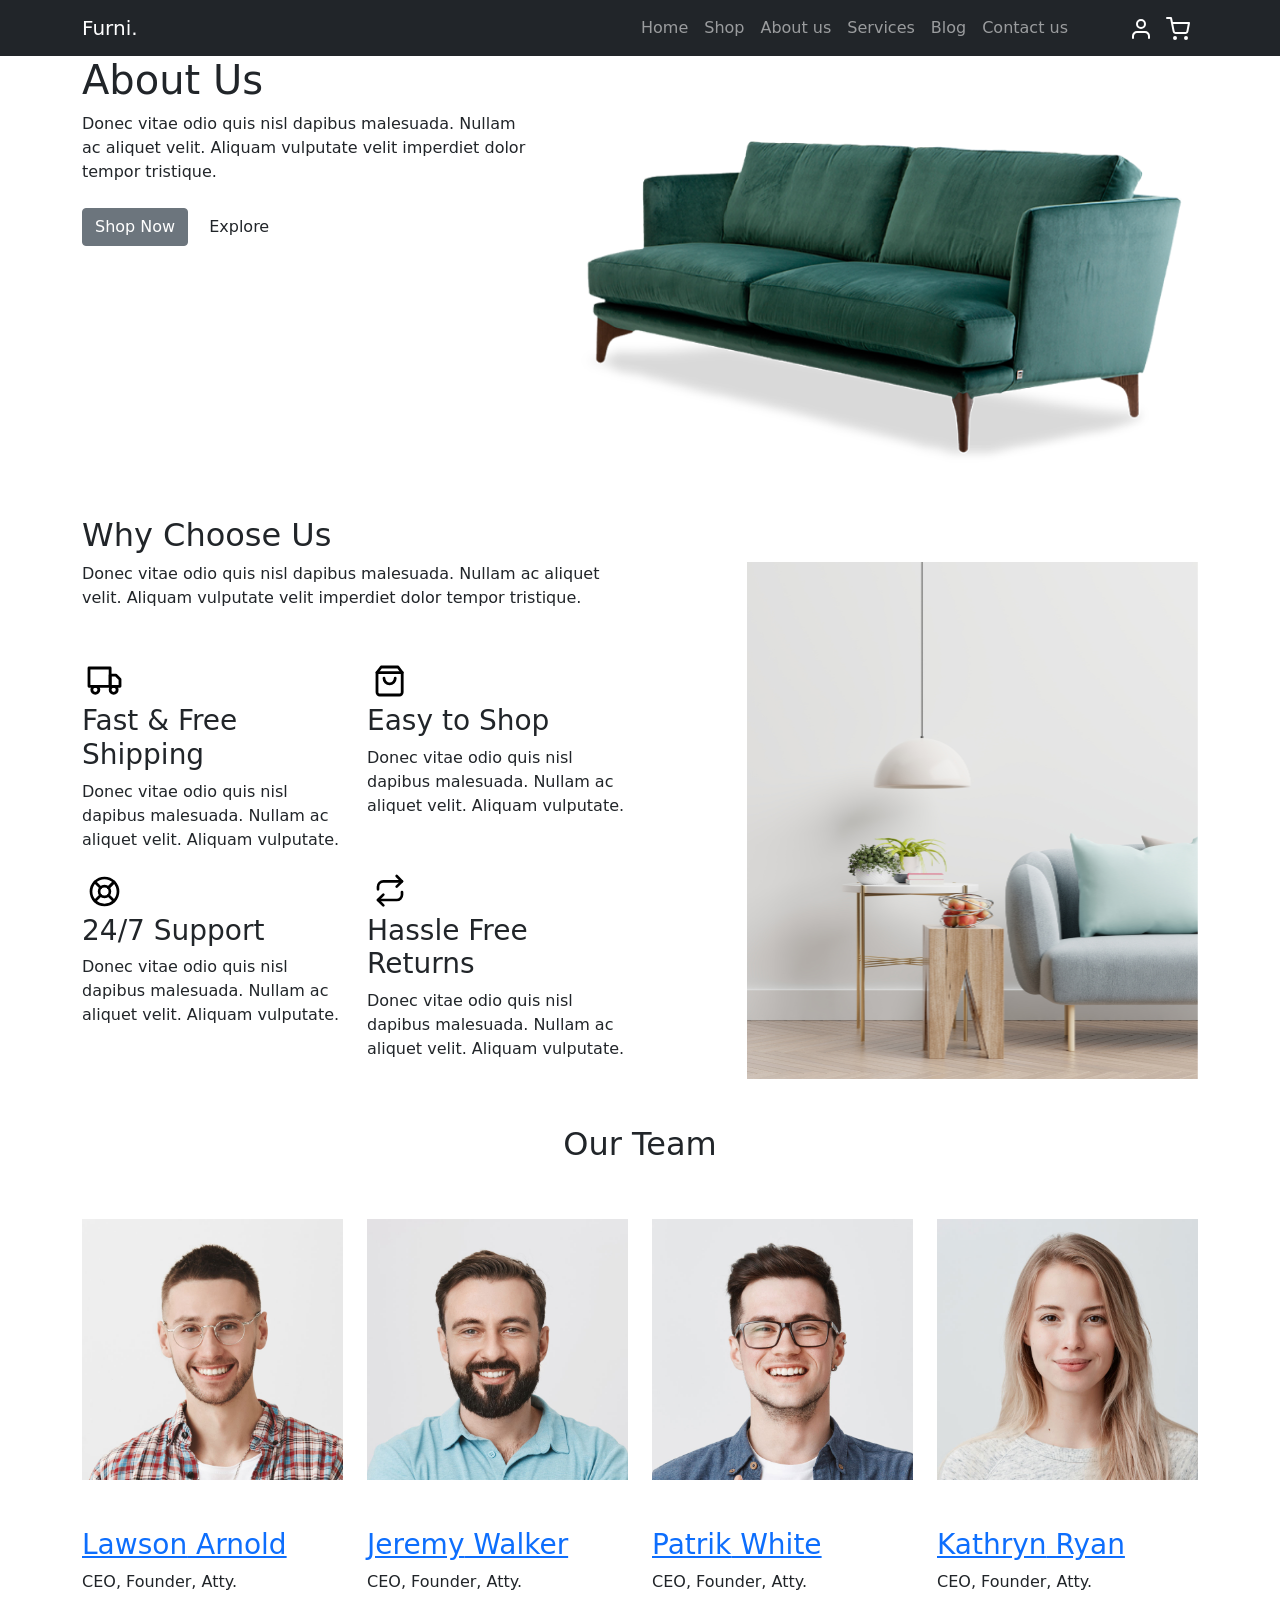
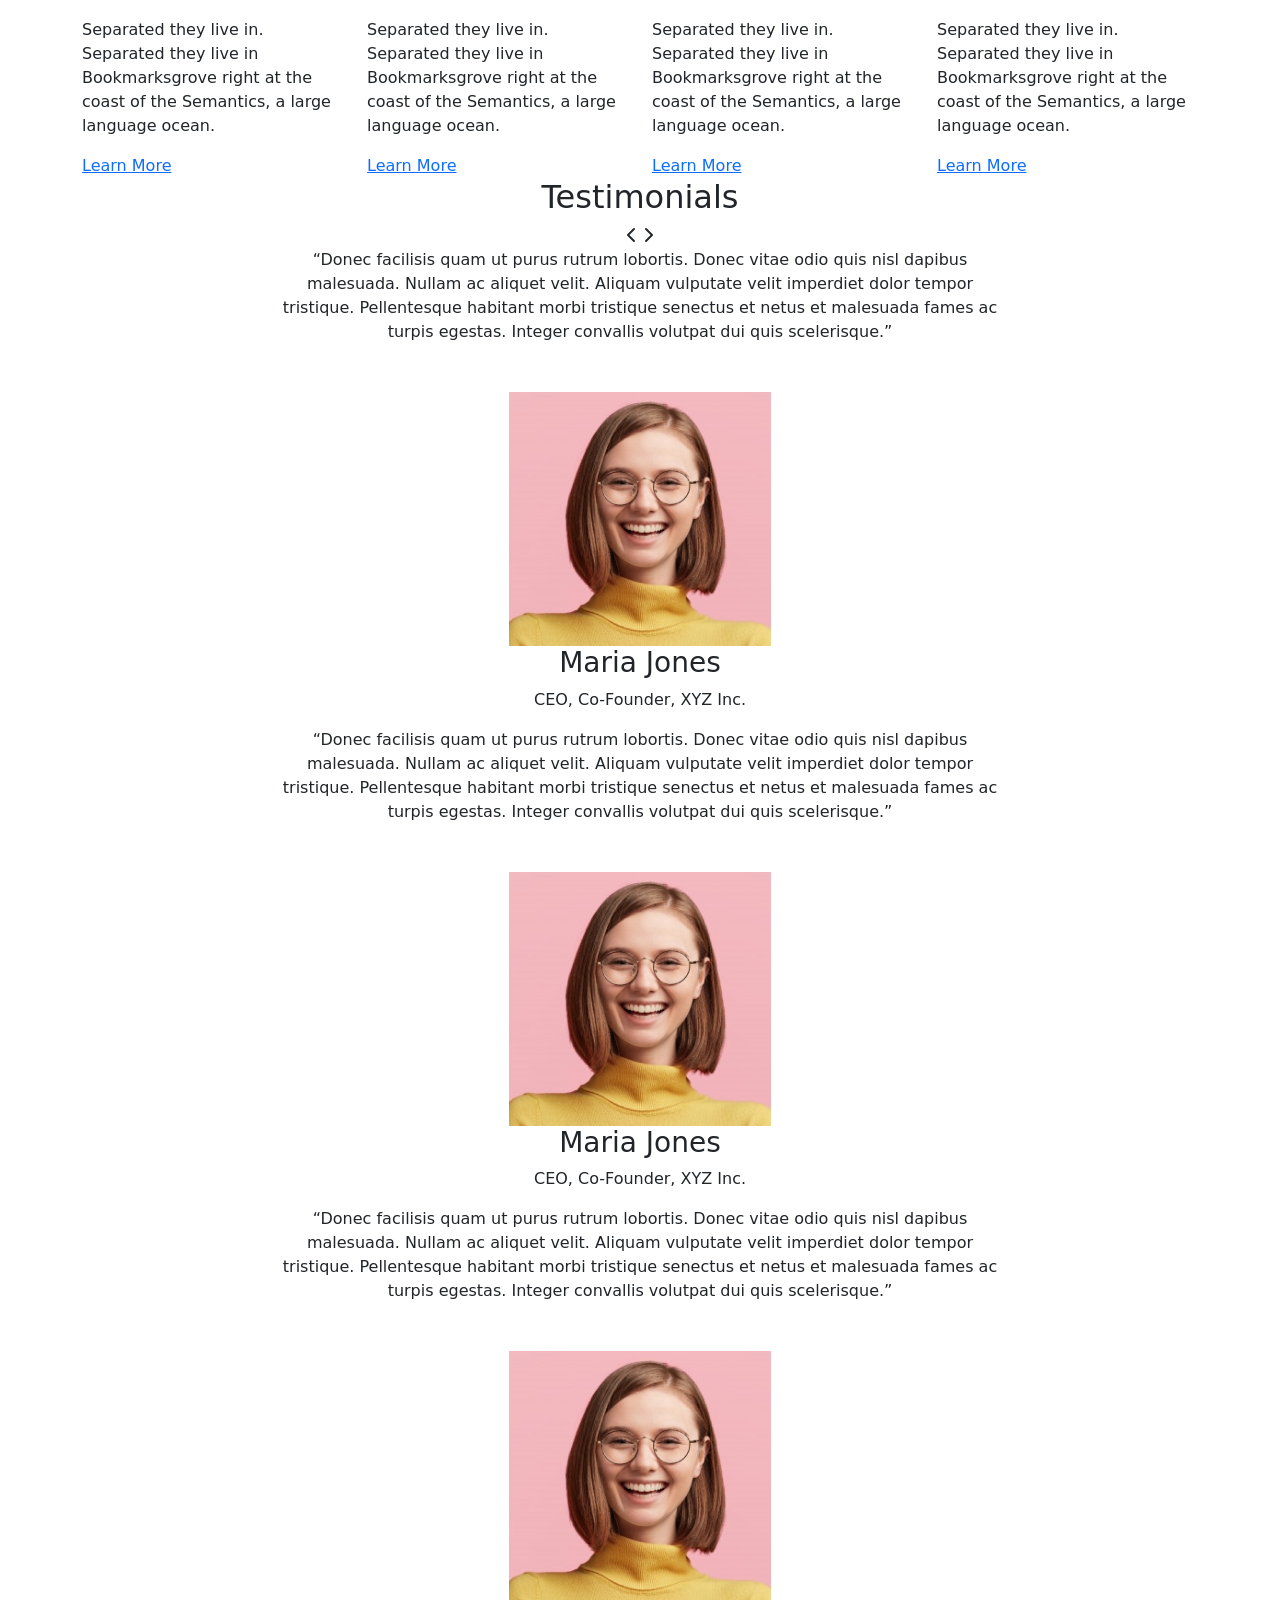
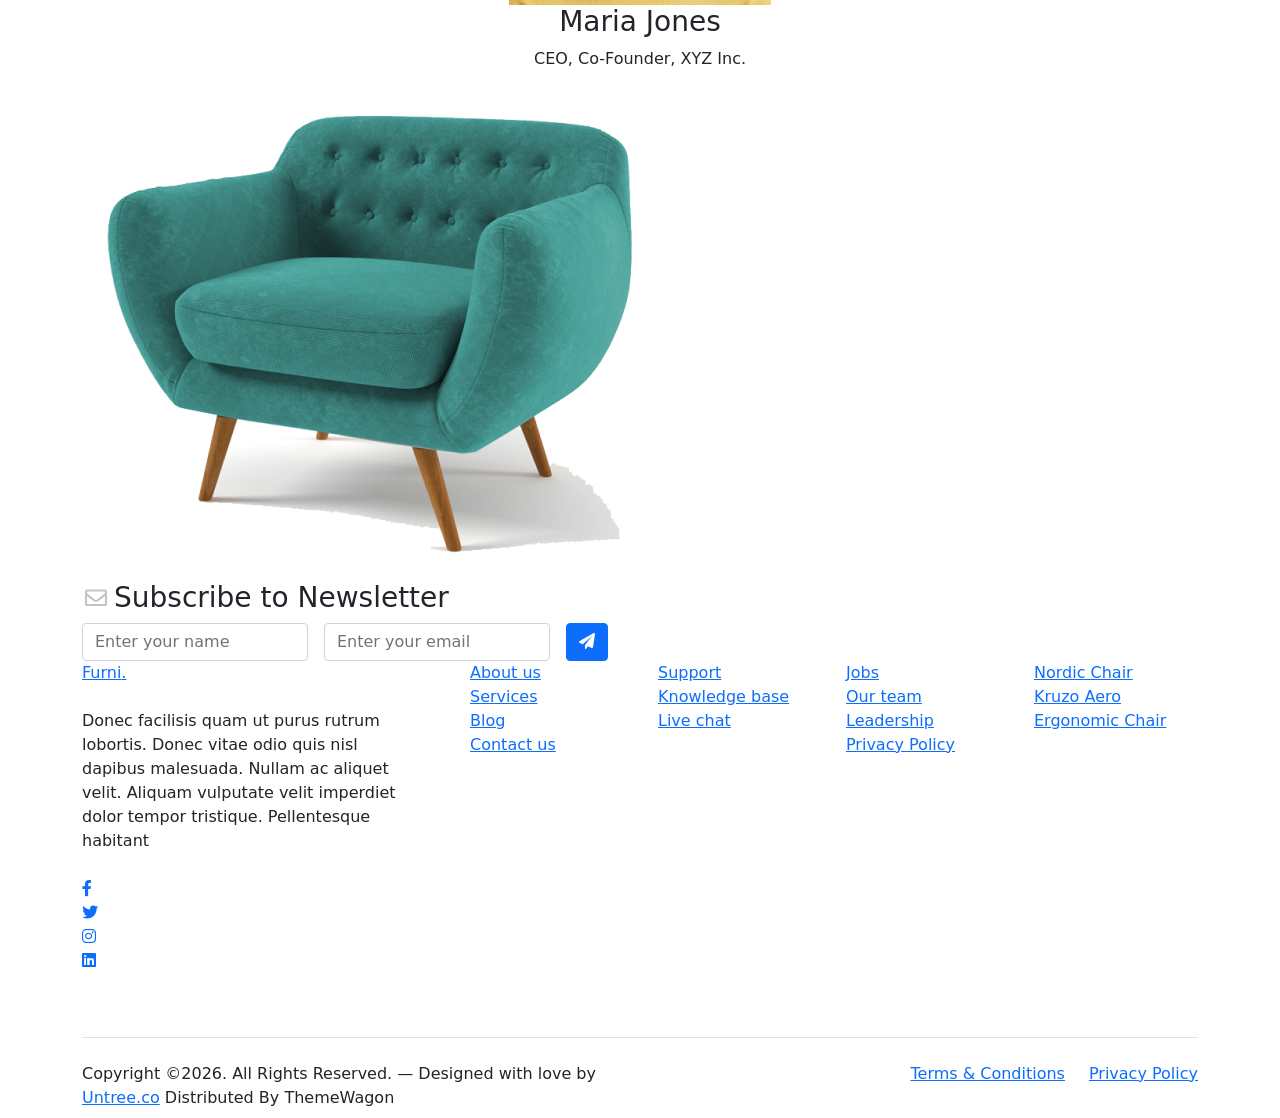
==== furni-1.0.0/about.html @ 8f964f60 "fist commit" ====
<!-- /*
* Bootstrap 5
* Template Name: Furni
* Template Author: Untree.co
* Template URI: https://untree.co/
* License: https://creativecommons.org/licenses/by/3.0/
*/ -->
<!doctype html>
<html lang="en">
<head>
  <meta charset="utf-8">
  <meta name="viewport" content="width=device-width, initial-scale=1, shrink-to-fit=no">
  <meta name="author" content="Untree.co">
  <link rel="shortcut icon" href="favicon.png">

  <meta name="description" content="" />
  <meta name="keywords" content="bootstrap, bootstrap4" />

		<!-- Bootstrap CSS -->
		<link href="css/bootstrap.min.css" rel="stylesheet">
		<link href="https://cdnjs.cloudflare.com/ajax/libs/font-awesome/6.0.0-beta3/css/all.min.css" rel="stylesheet">
		<link href="css/tiny-slider.css" rel="stylesheet">
		<link href="css/style.css" rel="stylesheet">
		<title>Furni Free Bootstrap 5 Template for Furniture and Interior Design Websites by Untree.co </title>
	</head>

	<body>

		<!-- Start Header/Navigation -->
		<nav class="custom-navbar navbar navbar navbar-expand-md navbar-dark bg-dark" arial-label="Furni navigation bar">

			<div class="container">
				<a class="navbar-brand" href="index.html">Furni<span>.</span></a>

				<button class="navbar-toggler" type="button" data-bs-toggle="collapse" data-bs-target="#navbarsFurni" aria-controls="navbarsFurni" aria-expanded="false" aria-label="Toggle navigation">
					<span class="navbar-toggler-icon"></span>
				</button>

				<div class="collapse navbar-collapse" id="navbarsFurni">
					<ul class="custom-navbar-nav navbar-nav ms-auto mb-2 mb-md-0">
						<li class="nav-item ">
							<a class="nav-link" href="index.html">Home</a>
						</li>
						<li><a class="nav-link" href="shop.html">Shop</a></li>
						<li class="active"><a class="nav-link" href="about.html">About us</a></li>
						<li><a class="nav-link" href="services.html">Services</a></li>
						<li><a class="nav-link" href="blog.html">Blog</a></li>
						<li><a class="nav-link" href="contact.html">Contact us</a></li>
					</ul>

					<ul class="custom-navbar-cta navbar-nav mb-2 mb-md-0 ms-5">
						<li><a class="nav-link" href="#"><img src="images/user.svg"></a></li>
						<li><a class="nav-link" href="cart.html"><img src="images/cart.svg"></a></li>
					</ul>
				</div>
			</div>
				
		</nav>
		<!-- End Header/Navigation -->

		<!-- Start Hero Section -->
			<div class="hero">
				<div class="container">
					<div class="row justify-content-between">
						<div class="col-lg-5">
							<div class="intro-excerpt">
								<h1>About Us</h1>
								<p class="mb-4">Donec vitae odio quis nisl dapibus malesuada. Nullam ac aliquet velit. Aliquam vulputate velit imperdiet dolor tempor tristique.</p>
								<p><a href="" class="btn btn-secondary me-2">Shop Now</a><a href="#" class="btn btn-white-outline">Explore</a></p>
							</div>
						</div>
						<div class="col-lg-7">
							<div class="hero-img-wrap">
								<img src="images/couch.png" class="img-fluid">
							</div>
						</div>
					</div>
				</div>
			</div>
		<!-- End Hero Section -->

		

		<!-- Start Why Choose Us Section -->
		<div class="why-choose-section">
			<div class="container">
				<div class="row justify-content-between align-items-center">
					<div class="col-lg-6">
						<h2 class="section-title">Why Choose Us</h2>
						<p>Donec vitae odio quis nisl dapibus malesuada. Nullam ac aliquet velit. Aliquam vulputate velit imperdiet dolor tempor tristique.</p>

						<div class="row my-5">
							<div class="col-6 col-md-6">
								<div class="feature">
									<div class="icon">
										<img src="images/truck.svg" alt="Image" class="imf-fluid">
									</div>
									<h3>Fast &amp; Free Shipping</h3>
									<p>Donec vitae odio quis nisl dapibus malesuada. Nullam ac aliquet velit. Aliquam vulputate.</p>
								</div>
							</div>

							<div class="col-6 col-md-6">
								<div class="feature">
									<div class="icon">
										<img src="images/bag.svg" alt="Image" class="imf-fluid">
									</div>
									<h3>Easy to Shop</h3>
									<p>Donec vitae odio quis nisl dapibus malesuada. Nullam ac aliquet velit. Aliquam vulputate.</p>
								</div>
							</div>

							<div class="col-6 col-md-6">
								<div class="feature">
									<div class="icon">
										<img src="images/support.svg" alt="Image" class="imf-fluid">
									</div>
									<h3>24/7 Support</h3>
									<p>Donec vitae odio quis nisl dapibus malesuada. Nullam ac aliquet velit. Aliquam vulputate.</p>
								</div>
							</div>

							<div class="col-6 col-md-6">
								<div class="feature">
									<div class="icon">
										<img src="images/return.svg" alt="Image" class="imf-fluid">
									</div>
									<h3>Hassle Free Returns</h3>
									<p>Donec vitae odio quis nisl dapibus malesuada. Nullam ac aliquet velit. Aliquam vulputate.</p>
								</div>
							</div>

						</div>
					</div>

					<div class="col-lg-5">
						<div class="img-wrap">
							<img src="images/why-choose-us-img.jpg" alt="Image" class="img-fluid">
						</div>
					</div>

				</div>
			</div>
		</div>
		<!-- End Why Choose Us Section -->

		<!-- Start Team Section -->
		<div class="untree_co-section">
			<div class="container">

				<div class="row mb-5">
					<div class="col-lg-5 mx-auto text-center">
						<h2 class="section-title">Our Team</h2>
					</div>
				</div>

				<div class="row">

					<!-- Start Column 1 -->
					<div class="col-12 col-md-6 col-lg-3 mb-5 mb-md-0">
						<img src="images/person_1.jpg" class="img-fluid mb-5">
						<h3 clas><a href="#"><span class="">Lawson</span> Arnold</a></h3>
            <span class="d-block position mb-4">CEO, Founder, Atty.</span>
            <p>Separated they live in.
            Separated they live in Bookmarksgrove right at the coast of the Semantics, a large language ocean.</p>
            <p class="mb-0"><a href="#" class="more dark">Learn More <span class="icon-arrow_forward"></span></a></p>
					</div> 
					<!-- End Column 1 -->

					<!-- Start Column 2 -->
					<div class="col-12 col-md-6 col-lg-3 mb-5 mb-md-0">
						<img src="images/person_2.jpg" class="img-fluid mb-5">

						<h3 clas><a href="#"><span class="">Jeremy</span> Walker</a></h3>
            <span class="d-block position mb-4">CEO, Founder, Atty.</span>
            <p>Separated they live in.
            Separated they live in Bookmarksgrove right at the coast of the Semantics, a large language ocean.</p>
            <p class="mb-0"><a href="#" class="more dark">Learn More <span class="icon-arrow_forward"></span></a></p>

					</div> 
					<!-- End Column 2 -->

					<!-- Start Column 3 -->
					<div class="col-12 col-md-6 col-lg-3 mb-5 mb-md-0">
						<img src="images/person_3.jpg" class="img-fluid mb-5">
						<h3 clas><a href="#"><span class="">Patrik</span> White</a></h3>
            <span class="d-block position mb-4">CEO, Founder, Atty.</span>
            <p>Separated they live in.
            Separated they live in Bookmarksgrove right at the coast of the Semantics, a large language ocean.</p>
            <p class="mb-0"><a href="#" class="more dark">Learn More <span class="icon-arrow_forward"></span></a></p>
					</div> 
					<!-- End Column 3 -->

					<!-- Start Column 4 -->
					<div class="col-12 col-md-6 col-lg-3 mb-5 mb-md-0">
						<img src="images/person_4.jpg" class="img-fluid mb-5">

						<h3 clas><a href="#"><span class="">Kathryn</span> Ryan</a></h3>
            <span class="d-block position mb-4">CEO, Founder, Atty.</span>
            <p>Separated they live in.
            Separated they live in Bookmarksgrove right at the coast of the Semantics, a large language ocean.</p>
            <p class="mb-0"><a href="#" class="more dark">Learn More <span class="icon-arrow_forward"></span></a></p>

          
					</div> 
					<!-- End Column 4 -->

					

				</div>
			</div>
		</div>
		<!-- End Team Section -->

		

		<!-- Start Testimonial Slider -->
		<div class="testimonial-section before-footer-section">
			<div class="container">
				<div class="row">
					<div class="col-lg-7 mx-auto text-center">
						<h2 class="section-title">Testimonials</h2>
					</div>
				</div>

				<div class="row justify-content-center">
					<div class="col-lg-12">
						<div class="testimonial-slider-wrap text-center">

							<div id="testimonial-nav">
								<span class="prev" data-controls="prev"><span class="fa fa-chevron-left"></span></span>
								<span class="next" data-controls="next"><span class="fa fa-chevron-right"></span></span>
							</div>

							<div class="testimonial-slider">
								
								<div class="item">
									<div class="row justify-content-center">
										<div class="col-lg-8 mx-auto">

											<div class="testimonial-block text-center">
												<blockquote class="mb-5">
													<p>&ldquo;Donec facilisis quam ut purus rutrum lobortis. Donec vitae odio quis nisl dapibus malesuada. Nullam ac aliquet velit. Aliquam vulputate velit imperdiet dolor tempor tristique. Pellentesque habitant morbi tristique senectus et netus et malesuada fames ac turpis egestas. Integer convallis volutpat dui quis scelerisque.&rdquo;</p>
												</blockquote>

												<div class="author-info">
													<div class="author-pic">
														<img src="images/person-1.png" alt="Maria Jones" class="img-fluid">
													</div>
													<h3 class="font-weight-bold">Maria Jones</h3>
													<span class="position d-block mb-3">CEO, Co-Founder, XYZ Inc.</span>
												</div>
											</div>

										</div>
									</div>
								</div> 
								<!-- END item -->

								<div class="item">
									<div class="row justify-content-center">
										<div class="col-lg-8 mx-auto">

											<div class="testimonial-block text-center">
												<blockquote class="mb-5">
													<p>&ldquo;Donec facilisis quam ut purus rutrum lobortis. Donec vitae odio quis nisl dapibus malesuada. Nullam ac aliquet velit. Aliquam vulputate velit imperdiet dolor tempor tristique. Pellentesque habitant morbi tristique senectus et netus et malesuada fames ac turpis egestas. Integer convallis volutpat dui quis scelerisque.&rdquo;</p>
												</blockquote>

												<div class="author-info">
													<div class="author-pic">
														<img src="images/person-1.png" alt="Maria Jones" class="img-fluid">
													</div>
													<h3 class="font-weight-bold">Maria Jones</h3>
													<span class="position d-block mb-3">CEO, Co-Founder, XYZ Inc.</span>
												</div>
											</div>

										</div>
									</div>
								</div> 
								<!-- END item -->

								<div class="item">
									<div class="row justify-content-center">
										<div class="col-lg-8 mx-auto">

											<div class="testimonial-block text-center">
												<blockquote class="mb-5">
													<p>&ldquo;Donec facilisis quam ut purus rutrum lobortis. Donec vitae odio quis nisl dapibus malesuada. Nullam ac aliquet velit. Aliquam vulputate velit imperdiet dolor tempor tristique. Pellentesque habitant morbi tristique senectus et netus et malesuada fames ac turpis egestas. Integer convallis volutpat dui quis scelerisque.&rdquo;</p>
												</blockquote>

												<div class="author-info">
													<div class="author-pic">
														<img src="images/person-1.png" alt="Maria Jones" class="img-fluid">
													</div>
													<h3 class="font-weight-bold">Maria Jones</h3>
													<span class="position d-block mb-3">CEO, Co-Founder, XYZ Inc.</span>
												</div>
											</div>

										</div>
									</div>
								</div> 
								<!-- END item -->

							</div>

						</div>
					</div>
				</div>
			</div>
		</div>
		<!-- End Testimonial Slider -->

		

		<!-- Start Footer Section -->
		<footer class="footer-section">
			<div class="container relative">

				<div class="sofa-img">
					<img src="images/sofa.png" alt="Image" class="img-fluid">
				</div>

				<div class="row">
					<div class="col-lg-8">
						<div class="subscription-form">
							<h3 class="d-flex align-items-center"><span class="me-1"><img src="images/envelope-outline.svg" alt="Image" class="img-fluid"></span><span>Subscribe to Newsletter</span></h3>

							<form action="#" class="row g-3">
								<div class="col-auto">
									<input type="text" class="form-control" placeholder="Enter your name">
								</div>
								<div class="col-auto">
									<input type="email" class="form-control" placeholder="Enter your email">
								</div>
								<div class="col-auto">
									<button class="btn btn-primary">
										<span class="fa fa-paper-plane"></span>
									</button>
								</div>
							</form>

						</div>
					</div>
				</div>

				<div class="row g-5 mb-5">
					<div class="col-lg-4">
						<div class="mb-4 footer-logo-wrap"><a href="#" class="footer-logo">Furni<span>.</span></a></div>
						<p class="mb-4">Donec facilisis quam ut purus rutrum lobortis. Donec vitae odio quis nisl dapibus malesuada. Nullam ac aliquet velit. Aliquam vulputate velit imperdiet dolor tempor tristique. Pellentesque habitant</p>

						<ul class="list-unstyled custom-social">
							<li><a href="#"><span class="fa fa-brands fa-facebook-f"></span></a></li>
							<li><a href="#"><span class="fa fa-brands fa-twitter"></span></a></li>
							<li><a href="#"><span class="fa fa-brands fa-instagram"></span></a></li>
							<li><a href="#"><span class="fa fa-brands fa-linkedin"></span></a></li>
						</ul>
					</div>

					<div class="col-lg-8">
						<div class="row links-wrap">
							<div class="col-6 col-sm-6 col-md-3">
								<ul class="list-unstyled">
									<li><a href="#">About us</a></li>
									<li><a href="#">Services</a></li>
									<li><a href="#">Blog</a></li>
									<li><a href="#">Contact us</a></li>
								</ul>
							</div>

							<div class="col-6 col-sm-6 col-md-3">
								<ul class="list-unstyled">
									<li><a href="#">Support</a></li>
									<li><a href="#">Knowledge base</a></li>
									<li><a href="#">Live chat</a></li>
								</ul>
							</div>

							<div class="col-6 col-sm-6 col-md-3">
								<ul class="list-unstyled">
									<li><a href="#">Jobs</a></li>
									<li><a href="#">Our team</a></li>
									<li><a href="#">Leadership</a></li>
									<li><a href="#">Privacy Policy</a></li>
								</ul>
							</div>

							<div class="col-6 col-sm-6 col-md-3">
								<ul class="list-unstyled">
									<li><a href="#">Nordic Chair</a></li>
									<li><a href="#">Kruzo Aero</a></li>
									<li><a href="#">Ergonomic Chair</a></li>
								</ul>
							</div>
						</div>
					</div>

				</div>

				<div class="border-top copyright">
					<div class="row pt-4">
						<div class="col-lg-6">
							<p class="mb-2 text-center text-lg-start">Copyright &copy;<script>document.write(new Date().getFullYear());</script>. All Rights Reserved. &mdash; Designed with love by <a href="https://untree.co">Untree.co</a> Distributed By <a hreff="https://themewagon.com">ThemeWagon</a>  <!-- License information: https://untree.co/license/ -->
            </p>
						</div>

						<div class="col-lg-6 text-center text-lg-end">
							<ul class="list-unstyled d-inline-flex ms-auto">
								<li class="me-4"><a href="#">Terms &amp; Conditions</a></li>
								<li><a href="#">Privacy Policy</a></li>
							</ul>
						</div>

					</div>
				</div>

			</div>
		</footer>
		<!-- End Footer Section -->	


		<script src="js/bootstrap.bundle.min.js"></script>
		<script src="js/tiny-slider.js"></script>
		<script src="js/custom.js"></script>
	</body>

</html>
---- furni-1.0.0/css/tiny-slider.css ----
.tns-outer{padding:0 !important}.tns-outer [hidden]{display:none !important}.tns-outer [aria-controls],.tns-outer [data-action]{cursor:pointer}.tns-slider{-webkit-transition:all 0s;-moz-transition:all 0s;transition:all 0s}.tns-slider>.tns-item{-webkit-box-sizing:border-box;-moz-box-sizing:border-box;box-sizing:border-box}.tns-horizontal.tns-subpixel{white-space:nowrap}.tns-horizontal.tns-subpixel>.tns-item{display:inline-block;vertical-align:top;white-space:normal}.tns-horizontal.tns-no-subpixel:after{content:'';display:table;clear:both}.tns-horizontal.tns-no-subpixel>.tns-item{float:left}.tns-horizontal.tns-carousel.tns-no-subpixel>.tns-item{margin-right:-100%}.tns-no-calc{position:relative;left:0}.tns-gallery{position:relative;left:0;min-height:1px}.tns-gallery>.tns-item{position:absolute;left:-100%;-webkit-transition:transform 0s, opacity 0s;-moz-transition:transform 0s, opacity 0s;transition:transform 0s, opacity 0s}.tns-gallery>.tns-slide-active{position:relative;left:auto !important}.tns-gallery>.tns-moving{-webkit-transition:all 0.25s;-moz-transition:all 0.25s;transition:all 0.25s}.tns-autowidth{display:inline-block}.tns-lazy-img{-webkit-transition:opacity 0.6s;-moz-transition:opacity 0.6s;transition:opacity 0.6s;opacity:0.6}.tns-lazy-img.tns-complete{opacity:1}.tns-ah{-webkit-transition:height 0s;-moz-transition:height 0s;transition:height 0s}.tns-ovh{overflow:hidden}.tns-visually-hidden{position:absolute;left:-10000em}.tns-transparent{opacity:0;visibility:hidden}.tns-fadeIn{opacity:1;filter:alpha(opacity=100);z-index:0}.tns-normal,.tns-fadeOut{opacity:0;filter:alpha(opacity=0);z-index:-1}.tns-vpfix{white-space:nowrap}.tns-vpfix>div,.tns-vpfix>li{display:inline-block}.tns-t-subp2{margin:0 auto;width:310px;position:relative;height:10px;overflow:hidden}.tns-t-ct{width:2333.3333333%;width:-webkit-calc(100% * 70 / 3);width:-moz-calc(100% * 70 / 3);width:calc(100% * 70 / 3);position:absolute;right:0}.tns-t-ct:after{content:'';display:table;clear:both}.tns-t-ct>div{width:1.4285714%;width:-webkit-calc(100% / 70);width:-moz-calc(100% / 70);width:calc(100% / 70);height:10px;float:left}

/*# sourceMappingURL=sourcemaps/tiny-slider.css.map */
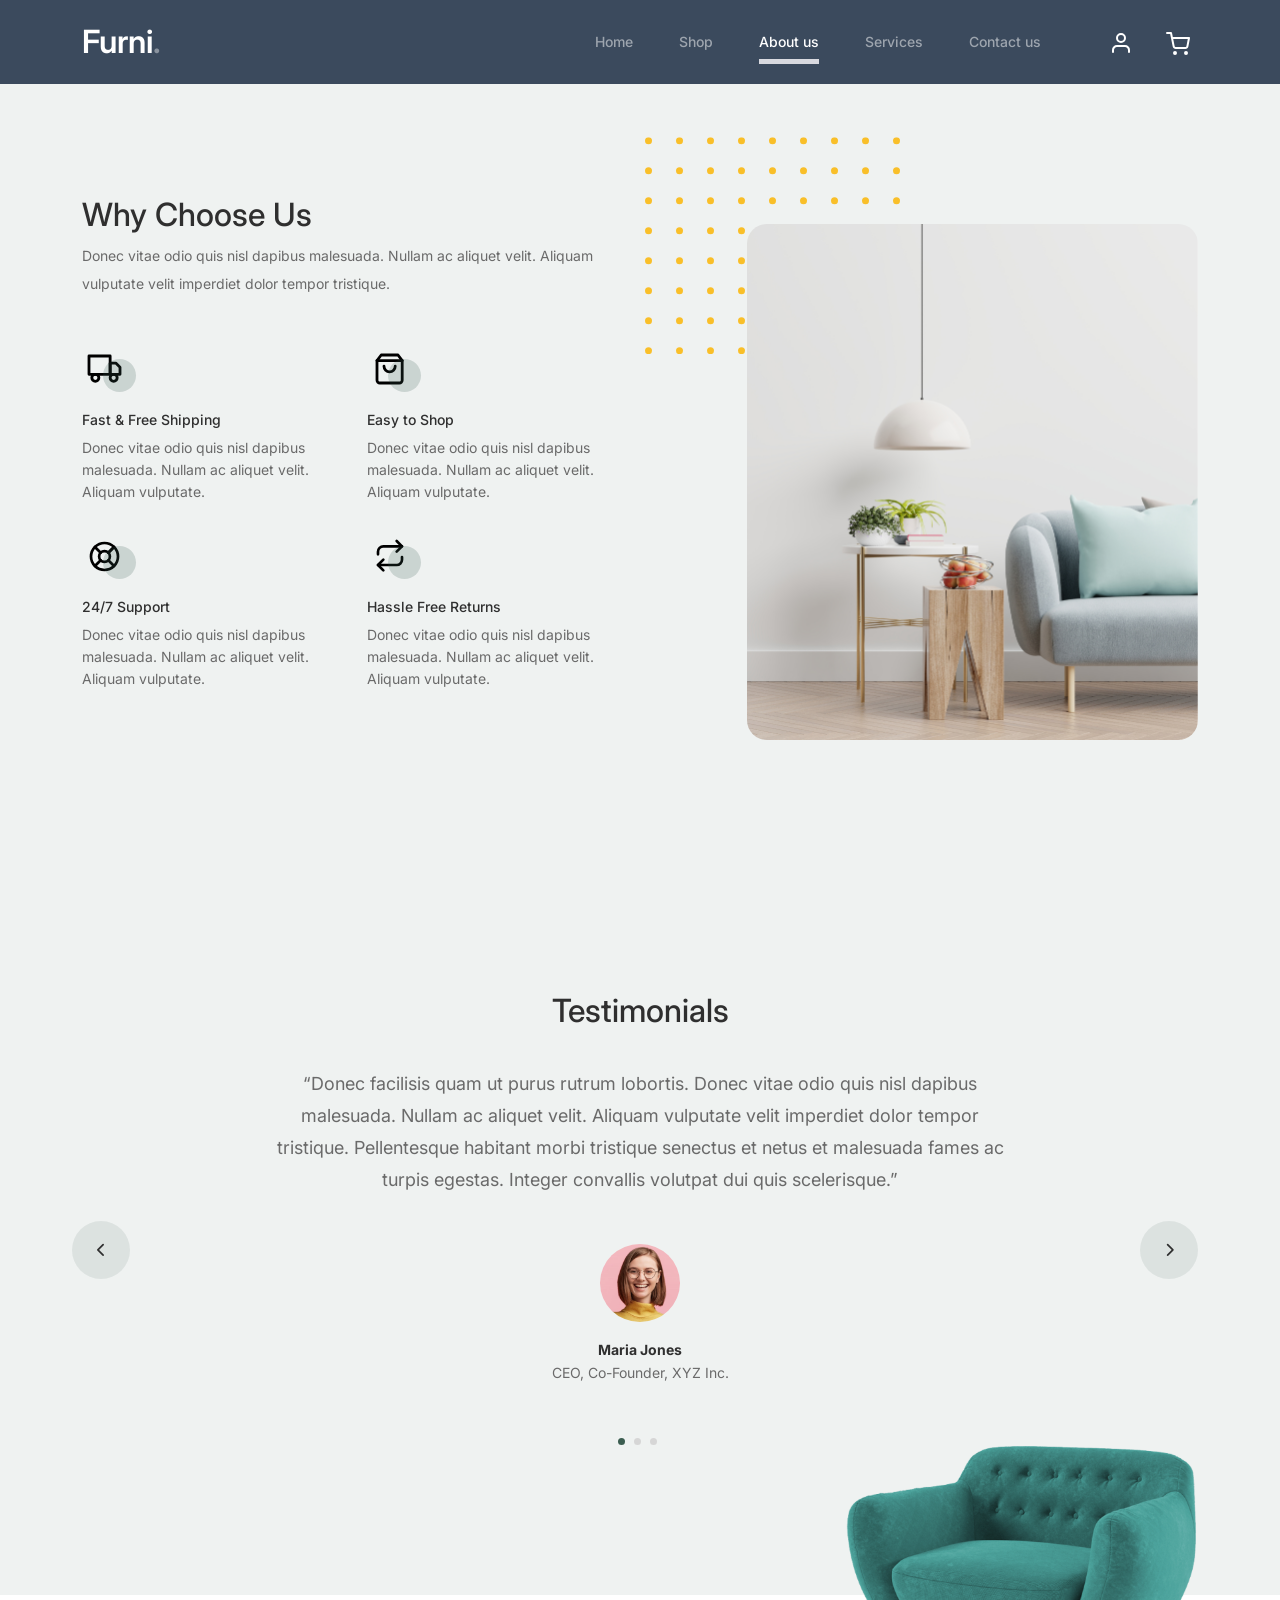
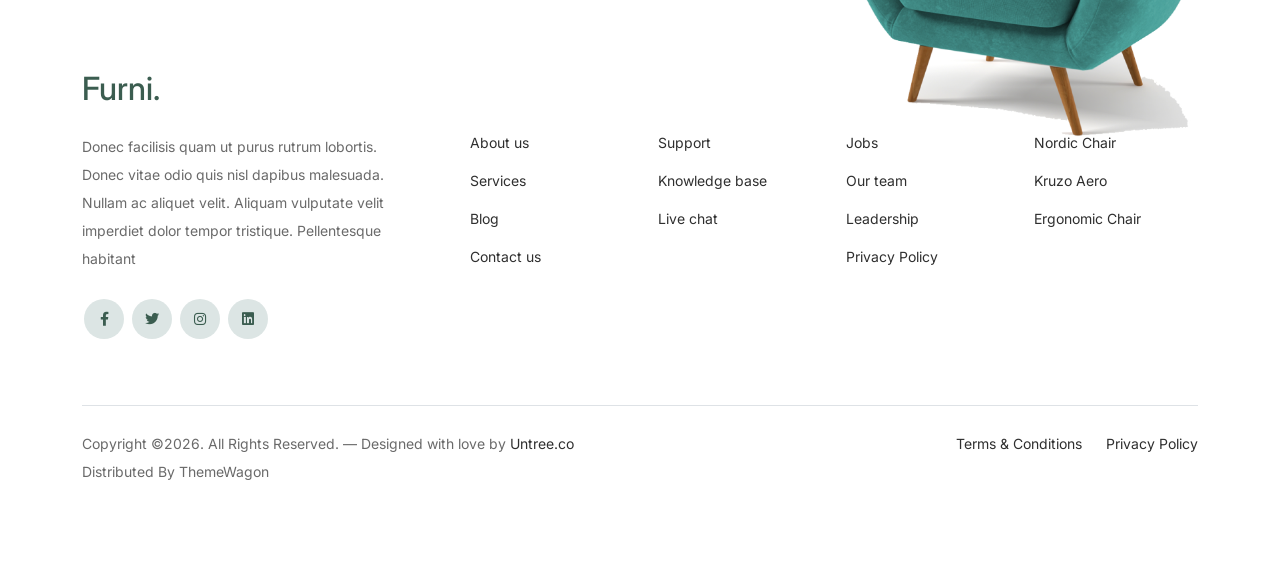
==== commit 3670e408: "s commit" ====
--- a/furni-1.0.0/about.html
+++ b/furni-1.0.0/about.html
@@ -1,10 +1,3 @@
-<!-- /*
-* Bootstrap 5
-* Template Name: Furni
-* Template Author: Untree.co
-* Template URI: https://untree.co/
-* License: https://creativecommons.org/licenses/by/3.0/
-*/ -->
 <!doctype html>
 <html lang="en">
 <head>
@@ -21,7 +14,7 @@
 		<link href="https://cdnjs.cloudflare.com/ajax/libs/font-awesome/6.0.0-beta3/css/all.min.css" rel="stylesheet">
 		<link href="css/tiny-slider.css" rel="stylesheet">
 		<link href="css/style.css" rel="stylesheet">
-		<title>Furni Free Bootstrap 5 Template for Furniture and Interior Design Websites by Untree.co </title>
+		<title>Furni</title>
 	</head>
 
 	<body>
@@ -44,7 +37,6 @@
 						<li><a class="nav-link" href="shop.html">Shop</a></li>
 						<li class="active"><a class="nav-link" href="about.html">About us</a></li>
 						<li><a class="nav-link" href="services.html">Services</a></li>
-						<li><a class="nav-link" href="blog.html">Blog</a></li>
 						<li><a class="nav-link" href="contact.html">Contact us</a></li>
 					</ul>
 
@@ -57,27 +49,6 @@
 				
 		</nav>
 		<!-- End Header/Navigation -->
-
-		<!-- Start Hero Section -->
-			<div class="hero">
-				<div class="container">
-					<div class="row justify-content-between">
-						<div class="col-lg-5">
-							<div class="intro-excerpt">
-								<h1>About Us</h1>
-								<p class="mb-4">Donec vitae odio quis nisl dapibus malesuada. Nullam ac aliquet velit. Aliquam vulputate velit imperdiet dolor tempor tristique.</p>
-								<p><a href="" class="btn btn-secondary me-2">Shop Now</a><a href="#" class="btn btn-white-outline">Explore</a></p>
-							</div>
-						</div>
-						<div class="col-lg-7">
-							<div class="hero-img-wrap">
-								<img src="images/couch.png" class="img-fluid">
-							</div>
-						</div>
-					</div>
-				</div>
-			</div>
-		<!-- End Hero Section -->
 
 		
 
@@ -143,75 +114,7 @@
 			</div>
 		</div>
 		<!-- End Why Choose Us Section -->
-
-		<!-- Start Team Section -->
-		<div class="untree_co-section">
-			<div class="container">
-
-				<div class="row mb-5">
-					<div class="col-lg-5 mx-auto text-center">
-						<h2 class="section-title">Our Team</h2>
-					</div>
-				</div>
-
-				<div class="row">
-
-					<!-- Start Column 1 -->
-					<div class="col-12 col-md-6 col-lg-3 mb-5 mb-md-0">
-						<img src="images/person_1.jpg" class="img-fluid mb-5">
-						<h3 clas><a href="#"><span class="">Lawson</span> Arnold</a></h3>
-            <span class="d-block position mb-4">CEO, Founder, Atty.</span>
-            <p>Separated they live in.
-            Separated they live in Bookmarksgrove right at the coast of the Semantics, a large language ocean.</p>
-            <p class="mb-0"><a href="#" class="more dark">Learn More <span class="icon-arrow_forward"></span></a></p>
-					</div> 
-					<!-- End Column 1 -->
-
-					<!-- Start Column 2 -->
-					<div class="col-12 col-md-6 col-lg-3 mb-5 mb-md-0">
-						<img src="images/person_2.jpg" class="img-fluid mb-5">
-
-						<h3 clas><a href="#"><span class="">Jeremy</span> Walker</a></h3>
-            <span class="d-block position mb-4">CEO, Founder, Atty.</span>
-            <p>Separated they live in.
-            Separated they live in Bookmarksgrove right at the coast of the Semantics, a large language ocean.</p>
-            <p class="mb-0"><a href="#" class="more dark">Learn More <span class="icon-arrow_forward"></span></a></p>
-
-					</div> 
-					<!-- End Column 2 -->
-
-					<!-- Start Column 3 -->
-					<div class="col-12 col-md-6 col-lg-3 mb-5 mb-md-0">
-						<img src="images/person_3.jpg" class="img-fluid mb-5">
-						<h3 clas><a href="#"><span class="">Patrik</span> White</a></h3>
-            <span class="d-block position mb-4">CEO, Founder, Atty.</span>
-            <p>Separated they live in.
-            Separated they live in Bookmarksgrove right at the coast of the Semantics, a large language ocean.</p>
-            <p class="mb-0"><a href="#" class="more dark">Learn More <span class="icon-arrow_forward"></span></a></p>
-					</div> 
-					<!-- End Column 3 -->
-
-					<!-- Start Column 4 -->
-					<div class="col-12 col-md-6 col-lg-3 mb-5 mb-md-0">
-						<img src="images/person_4.jpg" class="img-fluid mb-5">
-
-						<h3 clas><a href="#"><span class="">Kathryn</span> Ryan</a></h3>
-            <span class="d-block position mb-4">CEO, Founder, Atty.</span>
-            <p>Separated they live in.
-            Separated they live in Bookmarksgrove right at the coast of the Semantics, a large language ocean.</p>
-            <p class="mb-0"><a href="#" class="more dark">Learn More <span class="icon-arrow_forward"></span></a></p>
-
-          
-					</div> 
-					<!-- End Column 4 -->
-
-					
-
-				</div>
-			</div>
-		</div>
-		<!-- End Team Section -->
-
+				
 		
 
 		<!-- Start Testimonial Slider -->
@@ -322,28 +225,6 @@
 					<img src="images/sofa.png" alt="Image" class="img-fluid">
 				</div>
 
-				<div class="row">
-					<div class="col-lg-8">
-						<div class="subscription-form">
-							<h3 class="d-flex align-items-center"><span class="me-1"><img src="images/envelope-outline.svg" alt="Image" class="img-fluid"></span><span>Subscribe to Newsletter</span></h3>
-
-							<form action="#" class="row g-3">
-								<div class="col-auto">
-									<input type="text" class="form-control" placeholder="Enter your name">
-								</div>
-								<div class="col-auto">
-									<input type="email" class="form-control" placeholder="Enter your email">
-								</div>
-								<div class="col-auto">
-									<button class="btn btn-primary">
-										<span class="fa fa-paper-plane"></span>
-									</button>
-								</div>
-							</form>
-
-						</div>
-					</div>
-				</div>
 
 				<div class="row g-5 mb-5">
 					<div class="col-lg-4">
--- a/furni-1.0.0/css/style.css
+++ b/furni-1.0.0/css/style.css
@@ -0,0 +1,711 @@
+@import url("https://fonts.googleapis.com/css2?family=Inter:wght@400;500;600;700;800&display=swap");
+body {
+  overflow-x: hidden;
+  position: relative; }
+
+body {
+  font-family: "Inter", sans-serif;
+  font-weight: 400;
+  line-height: 28px;
+  color: #6a6a6a;
+  font-size: 14px;
+  background-color: #eff2f1; }
+
+a {
+  text-decoration: none;
+  -webkit-transition: .3s all ease;
+  -o-transition: .3s all ease;
+  transition: .3s all ease;
+  color: #2f2f2f;
+  text-decoration: underline; }
+  a:hover {
+    color: #2f2f2f;
+    text-decoration: none; }
+  a.more {
+    font-weight: 600; }
+
+    .nav-item.dropdown:hover .dropdown-menu {
+      display: block;
+    }
+.custom-navbar {
+  background: #3b4a5d !important;
+  padding-top: 20px;
+  padding-bottom: 20px; }
+  .custom-navbar .navbar-brand {
+    font-size: 32px;
+    font-weight: 600; }
+    .custom-navbar .navbar-brand > span {
+      opacity: .4; }
+  .custom-navbar .nav-link .dropdown:hover .dropdown-menu {
+  display: block;
+  }
+  .custom-navbar .navbar-toggler {
+    border-color: transparent; }
+    .custom-navbar .navbar-toggler:active, .custom-navbar .navbar-toggler:focus {
+      -webkit-box-shadow: none;
+      box-shadow: none;
+      outline: none; }
+  @media (min-width: 992px) {
+    .custom-navbar .custom-navbar-nav li {
+      margin-left: 15px;
+      margin-right: 15px; } }
+  .custom-navbar .custom-navbar-nav li a {
+    font-weight: 500;
+    color: #ffffff !important;
+    opacity: .5;
+    -webkit-transition: .3s all ease;
+    -o-transition: .3s all ease;
+    transition: .3s all ease;
+    position: relative; }
+    @media (min-width: 768px) {
+      .custom-navbar .custom-navbar-nav li a:before {
+        content: "";
+        position: absolute;
+        bottom: 0;
+        left: 8px;
+        right: 8px;
+        background: #d8d9df;
+        height: 5px;
+        opacity: 1;
+        visibility: visible;
+        width: 0;
+        -webkit-transition: .15s all ease-out;
+        -o-transition: .15s all ease-out;
+        transition: .15s all ease-out; } }
+    .custom-navbar .custom-navbar-nav li a:hover {
+      opacity: 1; }
+      .custom-navbar .custom-navbar-nav li a:hover:before {
+        width: calc(100% - 16px); }
+  .custom-navbar .custom-navbar-nav li.active a {
+    opacity: 1; }
+    .custom-navbar .custom-navbar-nav li.active a:before {
+      width: calc(100% - 16px); }
+  .custom-navbar .custom-navbar-cta {
+    margin-left: 0 !important;
+    -webkit-box-orient: horizontal;
+    -webkit-box-direction: normal;
+    -ms-flex-direction: row;
+    flex-direction: row; }
+    @media (min-width: 768px) {
+      .custom-navbar .custom-navbar-cta {
+        margin-left: 40px !important; } }
+    .custom-navbar .custom-navbar-cta li {
+      margin-left: 0px;
+      margin-right: 0px; }
+      .custom-navbar .custom-navbar-cta li:first-child {
+        margin-right: 20px; }
+
+.hero {
+  background: #3b4a5d;
+  padding: calc(4rem - 30px) 0 0rem 0; }
+  @media (min-width: 768px) {
+    .hero {
+      padding: calc(4rem - 30px) 0 4rem 0; } }
+  @media (min-width: 992px) {
+    .hero {
+      padding: calc(8rem - 30px) 0 8rem 0; } }
+  .hero .intro-excerpt {
+    position: relative;
+    z-index: 4; }
+    @media (min-width: 992px) {
+      .hero .intro-excerpt {
+        max-width: 450px; } }
+  .hero h1 {
+    font-weight: 700;
+    color: #ffffff;
+    margin-bottom: 30px; }
+    @media (min-width: 1400px) {
+      .hero h1 {
+        font-size: 54px; } }
+  .hero p {
+    color: rgba(255, 255, 255, 0.5);
+    margin-botom: 30px; }
+  .hero .hero-img-wrap {
+    position: relative; }
+    .hero .hero-img-wrap img {
+      position: relative;
+      top: 0px;
+      right: 0px;
+      z-index: 2;
+      max-width: 780px;
+      left: -20px; }
+      @media (min-width: 768px) {
+        .hero .hero-img-wrap img {
+          right: 0px;
+          left: -100px; } }
+      @media (min-width: 992px) {
+        .hero .hero-img-wrap img {
+          left: 0px;
+          top: -80px;
+          position: absolute;
+          right: -50px; } }
+      @media (min-width: 1200px) {
+        .hero .hero-img-wrap img {
+          left: 0px;
+          top: -80px;
+          right: -100px; } }
+    .hero .hero-img-wrap:after {
+      content: "";
+      position: absolute;
+      width: 255px;
+      height: 217px;
+      background-image: url("../images/dots-light.svg");
+      background-size: contain;
+      background-repeat: no-repeat;
+      right: -100px;
+      top: -0px; }
+      @media (min-width: 1200px) {
+        .hero .hero-img-wrap:after {
+          top: -40px; } }
+
+.btn {
+  font-weight: 600;
+  padding: 12px 30px;
+  border-radius: 30px;
+  color: #ffffff;
+  background: #2f2f2f;
+  border-color: #2f2f2f; }
+  .btn:hover {
+    color: #ffffff;
+    background: #222222;
+    border-color: #222222; }
+  .btn:active, .btn:focus {
+    outline: none !important;
+    -webkit-box-shadow: none;
+    box-shadow: none; }
+  .btn.btn-primary {
+    background: #3b5d50;
+    border-color: #3b5d50; }
+    .btn.btn-primary:hover {
+      background: #314d43;
+      border-color: #314d43; }
+  .btn.btn-secondary {
+    color: #2f2f2f;
+    background: #bbd1dd;
+    border-color: #415080; }
+    .btn.btn-secondary:hover {
+      background: #5b588b;
+      border-color: #817992; }
+  .btn.btn-white-outline {
+    background: transparent;
+    border-width: 2px;
+    border-color: rgba(255, 255, 255, 0.3); }
+    .btn.btn-white-outline:hover {
+      border-color: white;
+      color: #ffffff; }
+
+.section-title {
+  color: #2f2f2f; }
+
+.product-section {
+  padding: 7rem 0; }
+  .product-section .product-item {
+    text-align: center;
+    text-decoration: none;
+    display: block;
+    position: relative;
+    padding-bottom: 50px;
+    cursor: pointer; }
+    .product-section .product-item .product-thumbnail {
+      margin-bottom: 30px;
+      position: relative;
+      top: 0;
+      -webkit-transition: .3s all ease;
+      -o-transition: .3s all ease;
+      transition: .3s all ease; }
+    .product-section .product-item h3 {
+      font-weight: 600;
+      font-size: 16px; }
+    .product-section .product-item strong {
+      font-weight: 800 !important;
+      font-size: 18px !important; }
+    .product-section .product-item h3, .product-section .product-item strong {
+      color: #2f2f2f;
+      text-decoration: none; }
+    .product-section .product-item .icon-cross {
+      position: absolute;
+      width: 35px;
+      height: 35px;
+      display: inline-block;
+      background: #2f2f2f;
+      bottom: 15px;
+      left: 50%;
+      -webkit-transform: translateX(-50%);
+      -ms-transform: translateX(-50%);
+      transform: translateX(-50%);
+      margin-bottom: -17.5px;
+      border-radius: 50%;
+      opacity: 0;
+      visibility: hidden;
+      -webkit-transition: .3s all ease;
+      -o-transition: .3s all ease;
+      transition: .3s all ease; }
+      .product-section .product-item .icon-cross img {
+        position: absolute;
+        left: 50%;
+        top: 50%;
+        -webkit-transform: translate(-50%, -50%);
+        -ms-transform: translate(-50%, -50%);
+        transform: translate(-50%, -50%); }
+    .product-section .product-item:before {
+      bottom: 0;
+      left: 0;
+      right: 0;
+      position: absolute;
+      content: "";
+      background: #dce5e4;
+      height: 0%;
+      z-index: -1;
+      border-radius: 10px;
+      -webkit-transition: .3s all ease;
+      -o-transition: .3s all ease;
+      transition: .3s all ease; }
+    .product-section .product-item:hover .product-thumbnail {
+      top: -25px; }
+    .product-section .product-item:hover .icon-cross {
+      bottom: 0;
+      opacity: 1;
+      visibility: visible; }
+    .product-section .product-item:hover:before {
+      height: 70%; }
+
+.why-choose-section {
+  padding: 7rem 0; }
+  .why-choose-section .img-wrap {
+    position: relative; }
+    .why-choose-section .img-wrap:before {
+      position: absolute;
+      content: "";
+      width: 255px;
+      height: 217px;
+      background-image: url("../images/dots-yellow.svg");
+      background-repeat: no-repeat;
+      background-size: contain;
+      -webkit-transform: translate(-40%, -40%);
+      -ms-transform: translate(-40%, -40%);
+      transform: translate(-40%, -40%);
+      z-index: -1; }
+    .why-choose-section .img-wrap img {
+      border-radius: 20px; }
+
+.feature {
+  margin-bottom: 30px; }
+  .feature .icon {
+    display: inline-block;
+    position: relative;
+    margin-bottom: 20px; }
+    .feature .icon:before {
+      content: "";
+      width: 33px;
+      height: 33px;
+      position: absolute;
+      background: rgba(59, 93, 80, 0.2);
+      border-radius: 50%;
+      right: -8px;
+      bottom: 0; }
+  .feature h3 {
+    font-size: 14px;
+    color: #2f2f2f; }
+  .feature p {
+    font-size: 14px;
+    line-height: 22px;
+    color: #6a6a6a; }
+
+.we-help-section {
+  padding: 7rem 0; }
+  .we-help-section .imgs-grid {
+    display: -ms-grid;
+    display: grid;
+    -ms-grid-columns: (1fr)[27];
+    grid-template-columns: repeat(27, 1fr);
+    position: relative; }
+    .we-help-section .imgs-grid:before {
+      position: absolute;
+      content: "";
+      width: 255px;
+      height: 217px;
+      background-image: url("../images/dots-green.svg");
+      background-size: contain;
+      background-repeat: no-repeat;
+      -webkit-transform: translate(-40%, -40%);
+      -ms-transform: translate(-40%, -40%);
+      transform: translate(-40%, -40%);
+      z-index: -1; }
+    .we-help-section .imgs-grid .grid {
+      position: relative; }
+      .we-help-section .imgs-grid .grid img {
+        border-radius: 20px;
+        max-width: 100%; }
+      .we-help-section .imgs-grid .grid.grid-1 {
+        -ms-grid-column: 1;
+        -ms-grid-column-span: 18;
+        grid-column: 1 / span 18;
+        -ms-grid-row: 1;
+        -ms-grid-row-span: 27;
+        grid-row: 1 / span 27; }
+      .we-help-section .imgs-grid .grid.grid-2 {
+        -ms-grid-column: 19;
+        -ms-grid-column-span: 27;
+        grid-column: 19 / span 27;
+        -ms-grid-row: 1;
+        -ms-grid-row-span: 5;
+        grid-row: 1 / span 5;
+        padding-left: 20px; }
+      .we-help-section .imgs-grid .grid.grid-3 {
+        -ms-grid-column: 14;
+        -ms-grid-column-span: 16;
+        grid-column: 14 / span 16;
+        -ms-grid-row: 6;
+        -ms-grid-row-span: 27;
+        grid-row: 6 / span 27;
+        padding-top: 20px; }
+
+.custom-list {
+  width: 100%; }
+  .custom-list li {
+    display: inline-block;
+    width: calc(50% - 20px);
+    margin-bottom: 12px;
+    line-height: 1.5;
+    position: relative;
+    padding-left: 20px; }
+    .custom-list li:before {
+      content: "";
+      width: 8px;
+      height: 8px;
+      border-radius: 50%;
+      border: 2px solid #3b5d50;
+      position: absolute;
+      left: 0;
+      top: 8px; }
+
+.popular-product {
+  padding: 0 0 7rem 0; }
+  .popular-product .product-item-sm h3 {
+    font-size: 14px;
+    font-weight: 700;
+    color: #2f2f2f; }
+  .popular-product .product-item-sm a {
+    text-decoration: none;
+    color: #2f2f2f;
+    -webkit-transition: .3s all ease;
+    -o-transition: .3s all ease;
+    transition: .3s all ease; }
+    .popular-product .product-item-sm a:hover {
+      color: rgba(47, 47, 47, 0.5); }
+  .popular-product .product-item-sm p {
+    line-height: 1.4;
+    margin-bottom: 10px;
+    font-size: 14px; }
+  .popular-product .product-item-sm .thumbnail {
+    margin-right: 10px;
+    -webkit-box-flex: 0;
+    -ms-flex: 0 0 120px;
+    flex: 0 0 120px;
+    position: relative; }
+    .popular-product .product-item-sm .thumbnail:before {
+      content: "";
+      position: absolute;
+      border-radius: 20px;
+      background: #dce5e4;
+      width: 98px;
+      height: 98px;
+      top: 50%;
+      left: 50%;
+      -webkit-transform: translate(-50%, -50%);
+      -ms-transform: translate(-50%, -50%);
+      transform: translate(-50%, -50%);
+      z-index: -1; }
+
+.testimonial-section {
+  padding: 3rem 0 7rem 0; }
+
+.testimonial-slider-wrap {
+  position: relative; }
+  .testimonial-slider-wrap .tns-inner {
+    padding-top: 30px; }
+  .testimonial-slider-wrap .item .testimonial-block blockquote {
+    font-size: 16px; }
+    @media (min-width: 768px) {
+      .testimonial-slider-wrap .item .testimonial-block blockquote {
+        line-height: 32px;
+        font-size: 18px; } }
+  .testimonial-slider-wrap .item .testimonial-block .author-info .author-pic {
+    margin-bottom: 20px; }
+    .testimonial-slider-wrap .item .testimonial-block .author-info .author-pic img {
+      max-width: 80px;
+      border-radius: 50%; }
+  .testimonial-slider-wrap .item .testimonial-block .author-info h3 {
+    font-size: 14px;
+    font-weight: 700;
+    color: #2f2f2f;
+    margin-bottom: 0; }
+  .testimonial-slider-wrap #testimonial-nav {
+    position: absolute;
+    top: 50%;
+    z-index: 99;
+    width: 100%;
+    display: none; }
+    @media (min-width: 768px) {
+      .testimonial-slider-wrap #testimonial-nav {
+        display: block; } }
+    .testimonial-slider-wrap #testimonial-nav > span {
+      cursor: pointer;
+      position: absolute;
+      width: 58px;
+      height: 58px;
+      line-height: 58px;
+      border-radius: 50%;
+      background: rgba(59, 93, 80, 0.1);
+      color: #2f2f2f;
+      -webkit-transition: .3s all ease;
+      -o-transition: .3s all ease;
+      transition: .3s all ease; }
+      .testimonial-slider-wrap #testimonial-nav > span:hover {
+        background: #3b5d50;
+        color: #ffffff; }
+    .testimonial-slider-wrap #testimonial-nav .prev {
+      left: -10px; }
+    .testimonial-slider-wrap #testimonial-nav .next {
+      right: 0; }
+  .testimonial-slider-wrap .tns-nav {
+    position: absolute;
+    bottom: -50px;
+    left: 50%;
+    -webkit-transform: translateX(-50%);
+    -ms-transform: translateX(-50%);
+    transform: translateX(-50%); }
+    .testimonial-slider-wrap .tns-nav button {
+      background: none;
+      border: none;
+      display: inline-block;
+      position: relative;
+      width: 0 !important;
+      height: 7px !important;
+      margin: 2px; }
+      .testimonial-slider-wrap .tns-nav button:active, .testimonial-slider-wrap .tns-nav button:focus, .testimonial-slider-wrap .tns-nav button:hover {
+        outline: none;
+        -webkit-box-shadow: none;
+        box-shadow: none;
+        background: none; }
+      .testimonial-slider-wrap .tns-nav button:before {
+        display: block;
+        width: 7px;
+        height: 7px;
+        left: 0;
+        top: 0;
+        position: absolute;
+        content: "";
+        border-radius: 50%;
+        -webkit-transition: .3s all ease;
+        -o-transition: .3s all ease;
+        transition: .3s all ease;
+        background-color: #d6d6d6; }
+      .testimonial-slider-wrap .tns-nav button:hover:before, .testimonial-slider-wrap .tns-nav button.tns-nav-active:before {
+        background-color: #3b5d50; }
+
+.before-footer-section {
+  padding: 7rem 0 12rem 0 !important; }
+
+.blog-section {
+  padding: 7rem 0 12rem 0; }
+  .blog-section .post-entry a {
+    text-decoration: none; }
+  .blog-section .post-entry .post-thumbnail {
+    display: block;
+    margin-bottom: 20px; }
+    .blog-section .post-entry .post-thumbnail img {
+      border-radius: 20px;
+      -webkit-transition: .3s all ease;
+      -o-transition: .3s all ease;
+      transition: .3s all ease; }
+  .blog-section .post-entry .post-content-entry {
+    padding-left: 15px;
+    padding-right: 15px; }
+    .blog-section .post-entry .post-content-entry h3 {
+      font-size: 16px;
+      margin-bottom: 0;
+      font-weight: 600;
+      margin-bottom: 7px; }
+    .blog-section .post-entry .post-content-entry .meta {
+      font-size: 14px; }
+      .blog-section .post-entry .post-content-entry .meta a {
+        font-weight: 600; }
+  .blog-section .post-entry:hover .post-thumbnail img, .blog-section .post-entry:focus .post-thumbnail img {
+    opacity: .7; }
+
+.footer-section {
+  padding: 80px 0;
+  background: #ffffff; }
+  .footer-section .relative {
+    position: relative; }
+  .footer-section a {
+    text-decoration: none;
+    color: #2f2f2f;
+    -webkit-transition: .3s all ease;
+    -o-transition: .3s all ease;
+    transition: .3s all ease; }
+    .footer-section a:hover {
+      color: rgba(47, 47, 47, 0.5); }
+  .footer-section .subscription-form {
+    margin-bottom: 40px;
+    position: relative;
+    z-index: 2;
+    margin-top: 100px; }
+    @media (min-width: 992px) {
+      .footer-section .subscription-form {
+        margin-top: 0px;
+        margin-bottom: 80px; } }
+    .footer-section .subscription-form h3 {
+      font-size: 18px;
+      font-weight: 500;
+      color: #3b5d50; }
+    .footer-section .subscription-form .form-control {
+      height: 50px;
+      border-radius: 10px;
+      font-family: "Inter", sans-serif; }
+      .footer-section .subscription-form .form-control:active, .footer-section .subscription-form .form-control:focus {
+        outline: none;
+        -webkit-box-shadow: none;
+        box-shadow: none;
+        border-color: #3b5d50;
+        -webkit-box-shadow: 0 1px 4px 0 rgba(0, 0, 0, 0.2);
+        box-shadow: 0 1px 4px 0 rgba(0, 0, 0, 0.2); }
+      .footer-section .subscription-form .form-control::-webkit-input-placeholder {
+        font-size: 14px; }
+      .footer-section .subscription-form .form-control::-moz-placeholder {
+        font-size: 14px; }
+      .footer-section .subscription-form .form-control:-ms-input-placeholder {
+        font-size: 14px; }
+      .footer-section .subscription-form .form-control:-moz-placeholder {
+        font-size: 14px; }
+    .footer-section .subscription-form .btn {
+      border-radius: 10px !important; }
+  .footer-section .sofa-img {
+    position: absolute;
+    top: -200px;
+    z-index: 1;
+    right: 0; }
+    .footer-section .sofa-img img {
+      max-width: 380px; }
+  .footer-section .links-wrap {
+    margin-top: 0px; }
+    @media (min-width: 992px) {
+      .footer-section .links-wrap {
+        margin-top: 54px; } }
+    .footer-section .links-wrap ul li {
+      margin-bottom: 10px; }
+  .footer-section .footer-logo-wrap .footer-logo {
+    font-size: 32px;
+    font-weight: 500;
+    text-decoration: none;
+    color: #3b5d50; }
+  .footer-section .custom-social li {
+    margin: 2px;
+    display: inline-block; }
+    .footer-section .custom-social li a {
+      width: 40px;
+      height: 40px;
+      text-align: center;
+      line-height: 40px;
+      display: inline-block;
+      background: #dce5e4;
+      color: #3b5d50;
+      border-radius: 50%; }
+      .footer-section .custom-social li a:hover {
+        background: #3b5d50;
+        color: #ffffff; }
+  .footer-section .border-top {
+    border-color: #dce5e4; }
+    .footer-section .border-top.copyright {
+      font-size: 14px !important; }
+
+.untree_co-section {
+  padding: 7rem 0; }
+
+.form-control {
+  height: 50px;
+  border-radius: 10px;
+  font-family: "Inter", sans-serif; }
+  .form-control:active, .form-control:focus {
+    outline: none;
+    -webkit-box-shadow: none;
+    box-shadow: none;
+    border-color: #3b5d50;
+    -webkit-box-shadow: 0 1px 4px 0 rgba(0, 0, 0, 0.2);
+    box-shadow: 0 1px 4px 0 rgba(0, 0, 0, 0.2); }
+  .form-control::-webkit-input-placeholder {
+    font-size: 14px; }
+  .form-control::-moz-placeholder {
+    font-size: 14px; }
+  .form-control:-ms-input-placeholder {
+    font-size: 14px; }
+  .form-control:-moz-placeholder {
+    font-size: 14px; }
+
+.service {
+  line-height: 1.5; }
+  .service .service-icon {
+    border-radius: 10px;
+    -webkit-box-flex: 0;
+    -ms-flex: 0 0 50px;
+    flex: 0 0 50px;
+    height: 50px;
+    line-height: 50px;
+    text-align: center;
+    background: #3b5d50;
+    margin-right: 20px;
+    color: #ffffff; }
+
+textarea {
+  height: auto !important; }
+
+.site-blocks-table {
+  overflow: auto; }
+  .site-blocks-table .product-thumbnail {
+    width: 200px; }
+  .site-blocks-table .btn {
+    padding: 2px 10px; }
+  .site-blocks-table thead th {
+    padding: 30px;
+    text-align: center;
+    border-width: 0px !important;
+    vertical-align: middle;
+    color: rgba(0, 0, 0, 0.8);
+    font-size: 18px; }
+  .site-blocks-table td {
+    padding: 20px;
+    text-align: center;
+    vertical-align: middle;
+    color: rgba(0, 0, 0, 0.8); }
+  .site-blocks-table tbody tr:first-child td {
+    border-top: 1px solid #3b5d50 !important; }
+  .site-blocks-table .btn {
+    background: none !important;
+    color: #000000;
+    border: none;
+    height: auto !important; }
+
+.site-block-order-table th {
+  border-top: none !important;
+  border-bottom-width: 1px !important; }
+
+.site-block-order-table td, .site-block-order-table th {
+  color: #000000; }
+
+.couponcode-wrap input {
+  border-radius: 10px !important; }
+
+.text-primary {
+  color: #3b5d50 !important; }
+
+.thankyou-icon {
+  position: relative;
+  color: #3b5d50; }
+  .thankyou-icon:before {
+    position: absolute;
+    content: "";
+    width: 50px;
+    height: 50px;
+    border-radius: 50%;
+    background: rgba(59, 93, 80, 0.2); }
